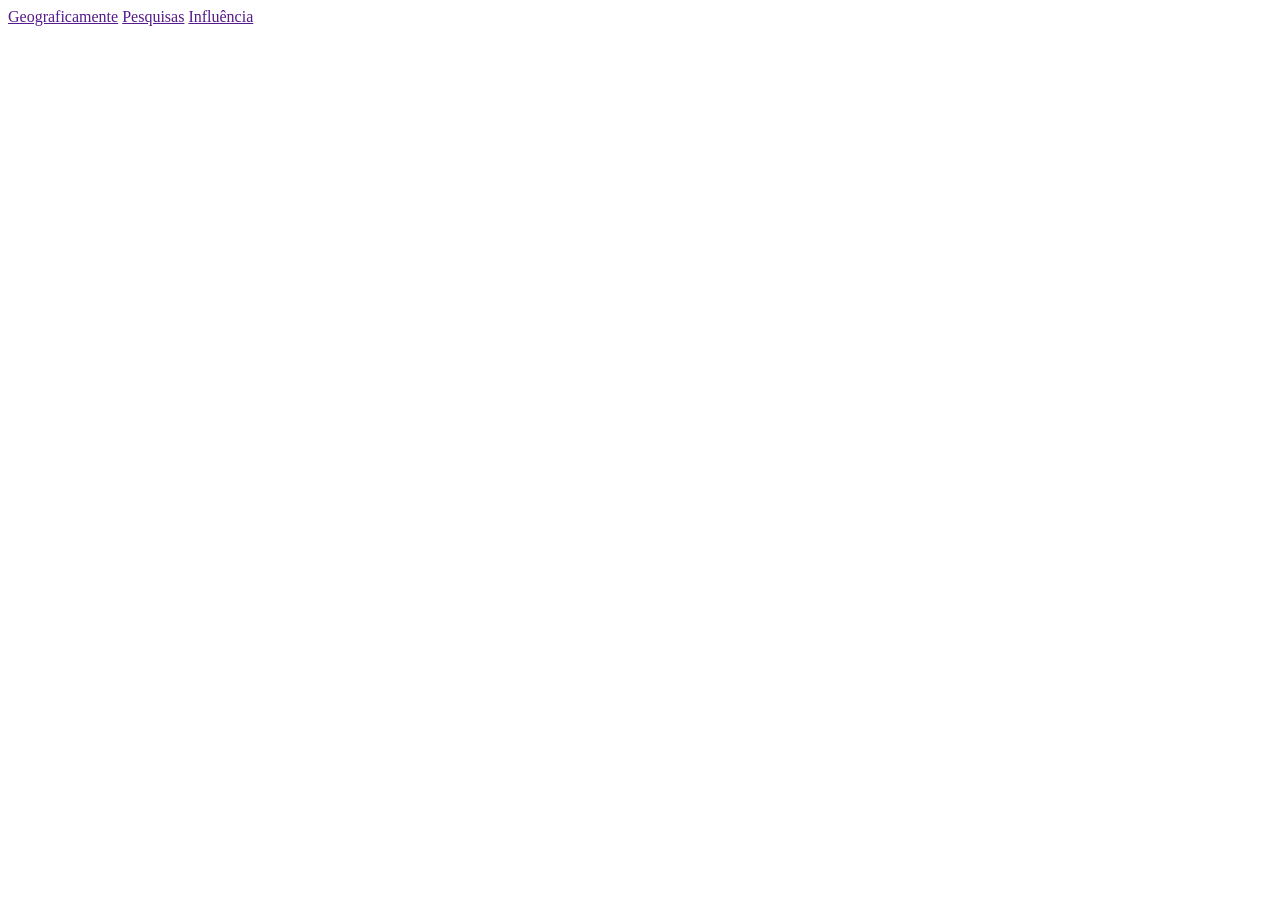
==== index.html @ edb56191 "Inicio do projeto" ====
<!DOCTYPE html>
<html lang="en">
<head>
    <meta charset="UTF-8">
    <meta name="viewport" content="width=device-width, initial-scale=1.0">
    <title>Urano</title>
</head>
<body>
    <header>
        <div id="nav">
            <a href="">Geograficamente</a>
            <a href="">Pesquisas</a>
            <a href="">Influência</a>
        </div>
    </header>
</body>
</html>
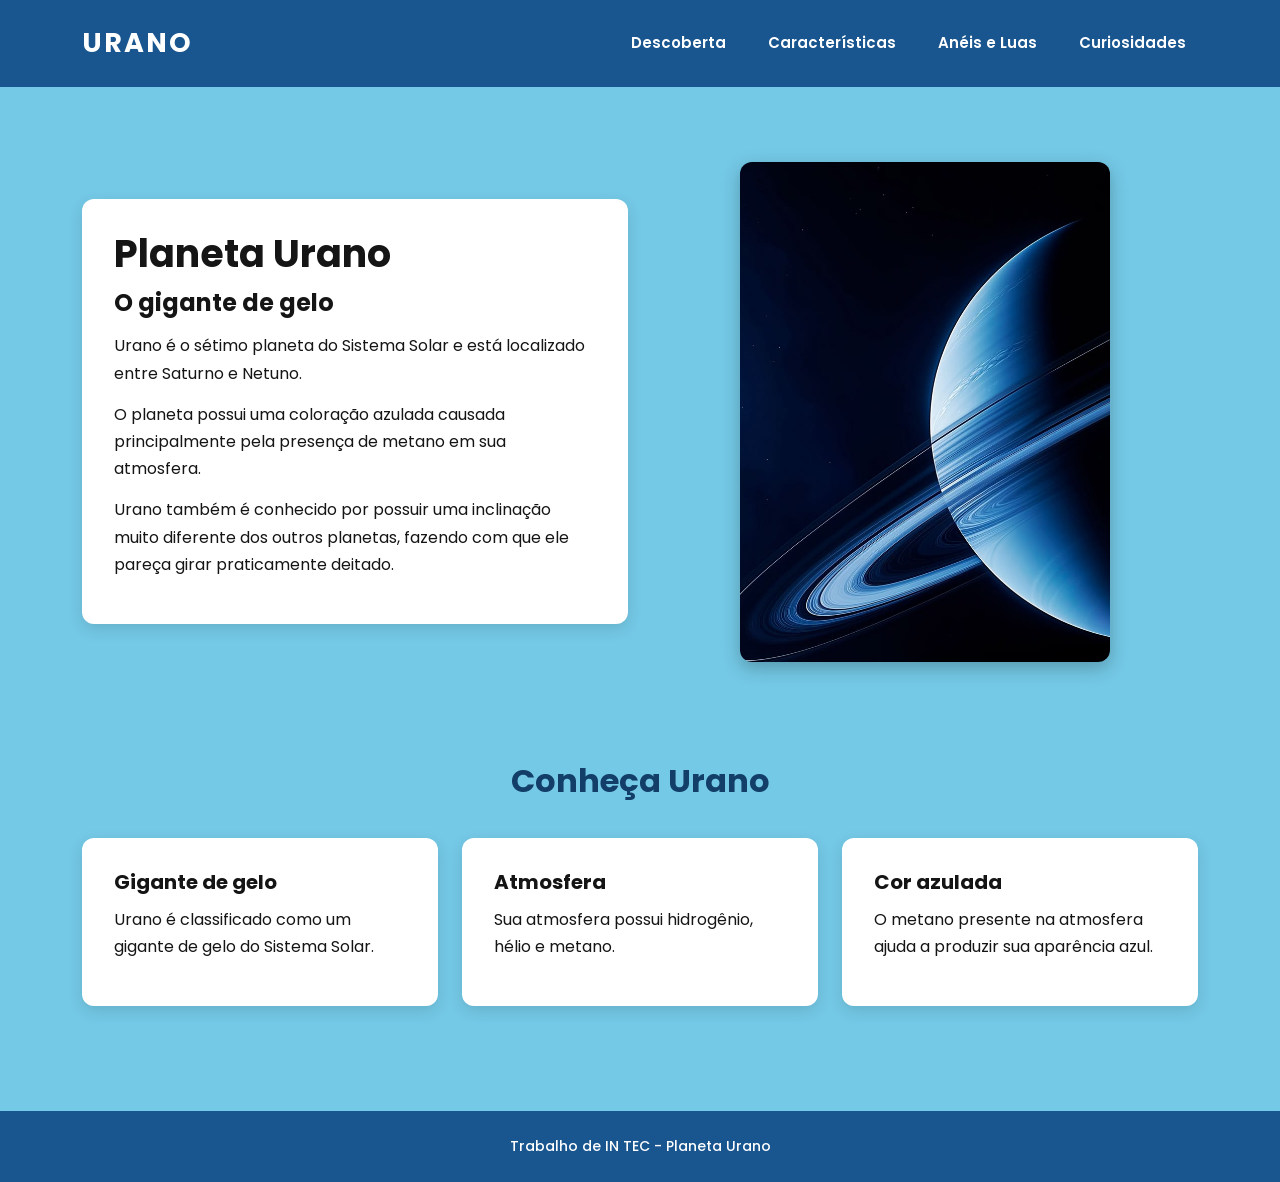
==== commit ecc88383: "Finalização das páginas do trabalho" ====
--- a/index.html
+++ b/index.html
@@ -1,17 +1,214 @@
 <!DOCTYPE html>
-<html lang="en">
+<html lang="pt-BR">
+
 <head>
     <meta charset="UTF-8">
     <meta name="viewport" content="width=device-width, initial-scale=1.0">
-    <title>Urano</title>
+
+    <title>Planeta Urano</title>
+
+    
+    <link
+        href="https://cdn.jsdelivr.net/npm/bootstrap@5.3.8/dist/css/bootstrap.min.css"
+        rel="stylesheet"
+    >
+
+    <link href="https://fonts.googleapis.com/css2?family=Poppins:wght@400;500;600;700&display=swap" rel="stylesheet">
+
+<link rel="stylesheet" href="style.css">
+
+    <link rel="stylesheet" href="style.css">
 </head>
+
 <body>
+
     <header>
-        <div id="nav">
-            <a href="">Geograficamente</a>
-            <a href="">Pesquisas</a>
-            <a href="">Influência</a>
-        </div>
+        <nav class="navbar navbar-expand-lg navbar-dark">
+
+            <div class="container">
+
+                <a class="navbar-brand" href="index.html">
+                    URANO
+                </a>
+
+                <button
+                    class="navbar-toggler"
+                    type="button"
+                    data-bs-toggle="collapse"
+                    data-bs-target="#menu"
+                >
+                    <span class="navbar-toggler-icon"></span>
+                </button>
+
+                <div class="collapse navbar-collapse" id="menu">
+
+                    <ul class="navbar-nav ms-auto">
+
+                        <li class="nav-item">
+                            <a class="nav-link" href="descoberta.html">
+                                Descoberta
+                            </a>
+                        </li>
+
+                        <li class="nav-item">
+                            <a class="nav-link" href="caracteristicas.html">
+                                Características
+                            </a>
+                        </li>
+
+                        <li class="nav-item">
+                            <a class="nav-link" href="aneis.html">
+                                Anéis e Luas
+                            </a>
+                        </li>
+
+                        <li class="nav-item">
+                            <a class="nav-link" href="curiosidades.html">
+                                Curiosidades
+                            </a>
+                        </li>
+
+                    </ul>
+
+                </div>
+
+            </div>
+
+        </nav>
     </header>
+
+    <main>
+
+        <section class="inicio">
+
+            <div class="container">
+
+                <div class="row align-items-center">
+
+                    <div class="col-lg-6">
+
+                        <div class="caixa">
+
+                            <h1>Planeta Urano</h1>
+
+                            <h2>O gigante de gelo</h2>
+
+                            <p>
+                                Urano é o sétimo planeta do Sistema Solar
+                                e está localizado entre Saturno e Netuno.
+                            </p>
+
+                            <p>
+                                O planeta possui uma coloração azulada
+                                causada principalmente pela presença de
+                                metano em sua atmosfera.
+                            </p>
+
+                            <p>
+                                Urano também é conhecido por possuir
+                                uma inclinação muito diferente dos outros
+                                planetas, fazendo com que ele pareça girar
+                                praticamente deitado.
+                            </p>
+
+                        </div>
+
+                    </div>
+
+                    <div class="col-lg-6">
+
+                        <div class="planeta">
+
+                            <img src="Imagen urano.jpg" alt="Imagem urano">
+
+
+                        </div>
+
+                    </div>
+
+                </div>
+
+            </div>
+
+        </section>
+
+        <section class="conteudo">
+
+            <div class="container">
+
+                <h2 class="titulo">
+                    Conheça Urano
+                </h2>
+
+                <div class="row g-4">
+
+                    <div class="col-md-4">
+
+                        <div class="caixa">
+
+                            <h3>Gigante de gelo</h3>
+
+                            <p>
+                                Urano é classificado como um gigante
+                                de gelo do Sistema Solar.
+                            </p>
+
+                        </div>
+
+                    </div>
+
+                    <div class="col-md-4">
+
+                        <div class="caixa">
+
+                            <h3>Atmosfera</h3>
+
+                            <p>
+                                Sua atmosfera possui hidrogênio,
+                                hélio e metano.
+                            </p>
+
+                        </div>
+
+                    </div>
+
+                    <div class="col-md-4">
+
+                        <div class="caixa">
+
+                            <h3>Cor azulada</h3>
+
+                            <p>
+                                O metano presente na atmosfera ajuda
+                                a produzir sua aparência azul.
+                            </p>
+
+                        </div>
+
+                    </div>
+
+                </div>
+
+            </div>
+
+        </section>
+
+    </main>
+
+    <footer>
+
+        <p>
+            Trabalho de IN TEC - Planeta Urano
+        </p>
+
+    </footer>
+
+    <script
+        src="https://cdn.jsdelivr.net/npm/bootstrap@5.3.8/dist/js/bootstrap.bundle.min.js">
+    </script>
+
+    <script src="js/script.js"></script>
+
 </body>
+
 </html>
--- a/style.css
+++ b/style.css
@@ -0,0 +1,189 @@
+* {
+    margin: 0;
+    padding: 0;
+    box-sizing: border-box;
+}
+
+body {
+    font-family: "Poppins", sans-serif;
+    background-color: #74c9e6;
+    color: #151515;
+    min-height: 100vh;
+}
+
+header {
+    background-color: #19558f;
+}
+
+.navbar {
+    background-color: #19558f;
+    padding: 18px 0;
+}
+
+.navbar-brand {
+    color: white;
+    font-size: 27px;
+    font-weight: 700;
+    letter-spacing: 2px;
+}
+
+.navbar-brand:hover {
+    color: white;
+}
+
+.nav-link {
+    color: white;
+    font-size: 15px;
+    font-weight: 600;
+    margin-left: 18px;
+    padding: 8px 12px !important;
+    border-radius: 6px;
+    transition: 0.2s;
+}
+
+.nav-link:hover {
+    color: #19558f;
+    background-color: white;
+}
+
+.inicio {
+    padding: 75px 0;
+}
+
+.caixa {
+    background-color: white;
+    color: #151515;
+    padding: 32px;
+    border-radius: 12px;
+    height: 100%;
+    box-shadow: 0 5px 15px rgba(0, 0, 0, 0.12);
+}
+
+.caixa h1 {
+    font-size: 38px;
+    font-weight: 700;
+    margin-bottom: 12px;
+}
+
+.caixa h2 {
+    font-size: 24px;
+    font-weight: 700;
+    margin-bottom: 15px;
+}
+
+.caixa h3 {
+    font-size: 20px;
+    font-weight: 700;
+    margin-bottom: 12px;
+}
+
+.caixa p {
+    font-size: 16px;
+    line-height: 1.7;
+    margin-bottom: 14px;
+}
+
+.planeta {
+    display: flex;
+    justify-content: center;
+    align-items: center;
+}
+
+.planeta img {
+    width: 370px;
+    height: 500px;
+    max-width: 100%;
+    object-fit: cover;
+    border-radius: 12px;
+    box-shadow: 0 6px 18px rgba(0, 0, 0, 0.25);
+}
+
+.conteudo {
+    padding: 25px 0 75px;
+}
+
+.titulo {
+    text-align: center;
+    font-size: 32px;
+    font-weight: 700;
+    color: #123e67;
+    margin-bottom: 38px;
+}
+
+.pagina {
+    padding: 70px 0;
+    min-height: 75vh;
+}
+
+footer {
+    background-color: #19558f;
+    color: white;
+    text-align: center;
+    padding: 25px;
+    margin-top: 30px;
+}
+
+footer p {
+    margin: 0;
+    font-size: 14px;
+    font-weight: 500;
+}
+
+@media (max-width: 991px) {
+    .nav-link {
+        margin-left: 0;
+        margin-top: 5px;
+    }
+
+    .inicio {
+        padding: 50px 0;
+    }
+
+    .planeta {
+        margin-top: 35px;
+    }
+
+    .planeta img {
+        width: 340px;
+        height: 460px;
+    }
+}
+
+@media (max-width: 576px) {
+    .navbar-brand {
+        font-size: 23px;
+    }
+
+    .inicio {
+        padding: 35px 0;
+    }
+
+    .pagina {
+        padding: 40px 0;
+    }
+
+    .caixa {
+        padding: 23px;
+    }
+
+    .caixa h1 {
+        font-size: 30px;
+    }
+
+    .caixa h2 {
+        font-size: 21px;
+    }
+
+    .caixa p {
+        font-size: 15px;
+    }
+
+    .titulo {
+        font-size: 27px;
+    }
+
+    .planeta img {
+        width: 300px;
+        height: 420px;
+    }
+}
--- a/style.css
+++ b/style.css
@@ -0,0 +1,189 @@
+* {
+    margin: 0;
+    padding: 0;
+    box-sizing: border-box;
+}
+
+body {
+    font-family: "Poppins", sans-serif;
+    background-color: #74c9e6;
+    color: #151515;
+    min-height: 100vh;
+}
+
+header {
+    background-color: #19558f;
+}
+
+.navbar {
+    background-color: #19558f;
+    padding: 18px 0;
+}
+
+.navbar-brand {
+    color: white;
+    font-size: 27px;
+    font-weight: 700;
+    letter-spacing: 2px;
+}
+
+.navbar-brand:hover {
+    color: white;
+}
+
+.nav-link {
+    color: white;
+    font-size: 15px;
+    font-weight: 600;
+    margin-left: 18px;
+    padding: 8px 12px !important;
+    border-radius: 6px;
+    transition: 0.2s;
+}
+
+.nav-link:hover {
+    color: #19558f;
+    background-color: white;
+}
+
+.inicio {
+    padding: 75px 0;
+}
+
+.caixa {
+    background-color: white;
+    color: #151515;
+    padding: 32px;
+    border-radius: 12px;
+    height: 100%;
+    box-shadow: 0 5px 15px rgba(0, 0, 0, 0.12);
+}
+
+.caixa h1 {
+    font-size: 38px;
+    font-weight: 700;
+    margin-bottom: 12px;
+}
+
+.caixa h2 {
+    font-size: 24px;
+    font-weight: 700;
+    margin-bottom: 15px;
+}
+
+.caixa h3 {
+    font-size: 20px;
+    font-weight: 700;
+    margin-bottom: 12px;
+}
+
+.caixa p {
+    font-size: 16px;
+    line-height: 1.7;
+    margin-bottom: 14px;
+}
+
+.planeta {
+    display: flex;
+    justify-content: center;
+    align-items: center;
+}
+
+.planeta img {
+    width: 370px;
+    height: 500px;
+    max-width: 100%;
+    object-fit: cover;
+    border-radius: 12px;
+    box-shadow: 0 6px 18px rgba(0, 0, 0, 0.25);
+}
+
+.conteudo {
+    padding: 25px 0 75px;
+}
+
+.titulo {
+    text-align: center;
+    font-size: 32px;
+    font-weight: 700;
+    color: #123e67;
+    margin-bottom: 38px;
+}
+
+.pagina {
+    padding: 70px 0;
+    min-height: 75vh;
+}
+
+footer {
+    background-color: #19558f;
+    color: white;
+    text-align: center;
+    padding: 25px;
+    margin-top: 30px;
+}
+
+footer p {
+    margin: 0;
+    font-size: 14px;
+    font-weight: 500;
+}
+
+@media (max-width: 991px) {
+    .nav-link {
+        margin-left: 0;
+        margin-top: 5px;
+    }
+
+    .inicio {
+        padding: 50px 0;
+    }
+
+    .planeta {
+        margin-top: 35px;
+    }
+
+    .planeta img {
+        width: 340px;
+        height: 460px;
+    }
+}
+
+@media (max-width: 576px) {
+    .navbar-brand {
+        font-size: 23px;
+    }
+
+    .inicio {
+        padding: 35px 0;
+    }
+
+    .pagina {
+        padding: 40px 0;
+    }
+
+    .caixa {
+        padding: 23px;
+    }
+
+    .caixa h1 {
+        font-size: 30px;
+    }
+
+    .caixa h2 {
+        font-size: 21px;
+    }
+
+    .caixa p {
+        font-size: 15px;
+    }
+
+    .titulo {
+        font-size: 27px;
+    }
+
+    .planeta img {
+        width: 300px;
+        height: 420px;
+    }
+}
